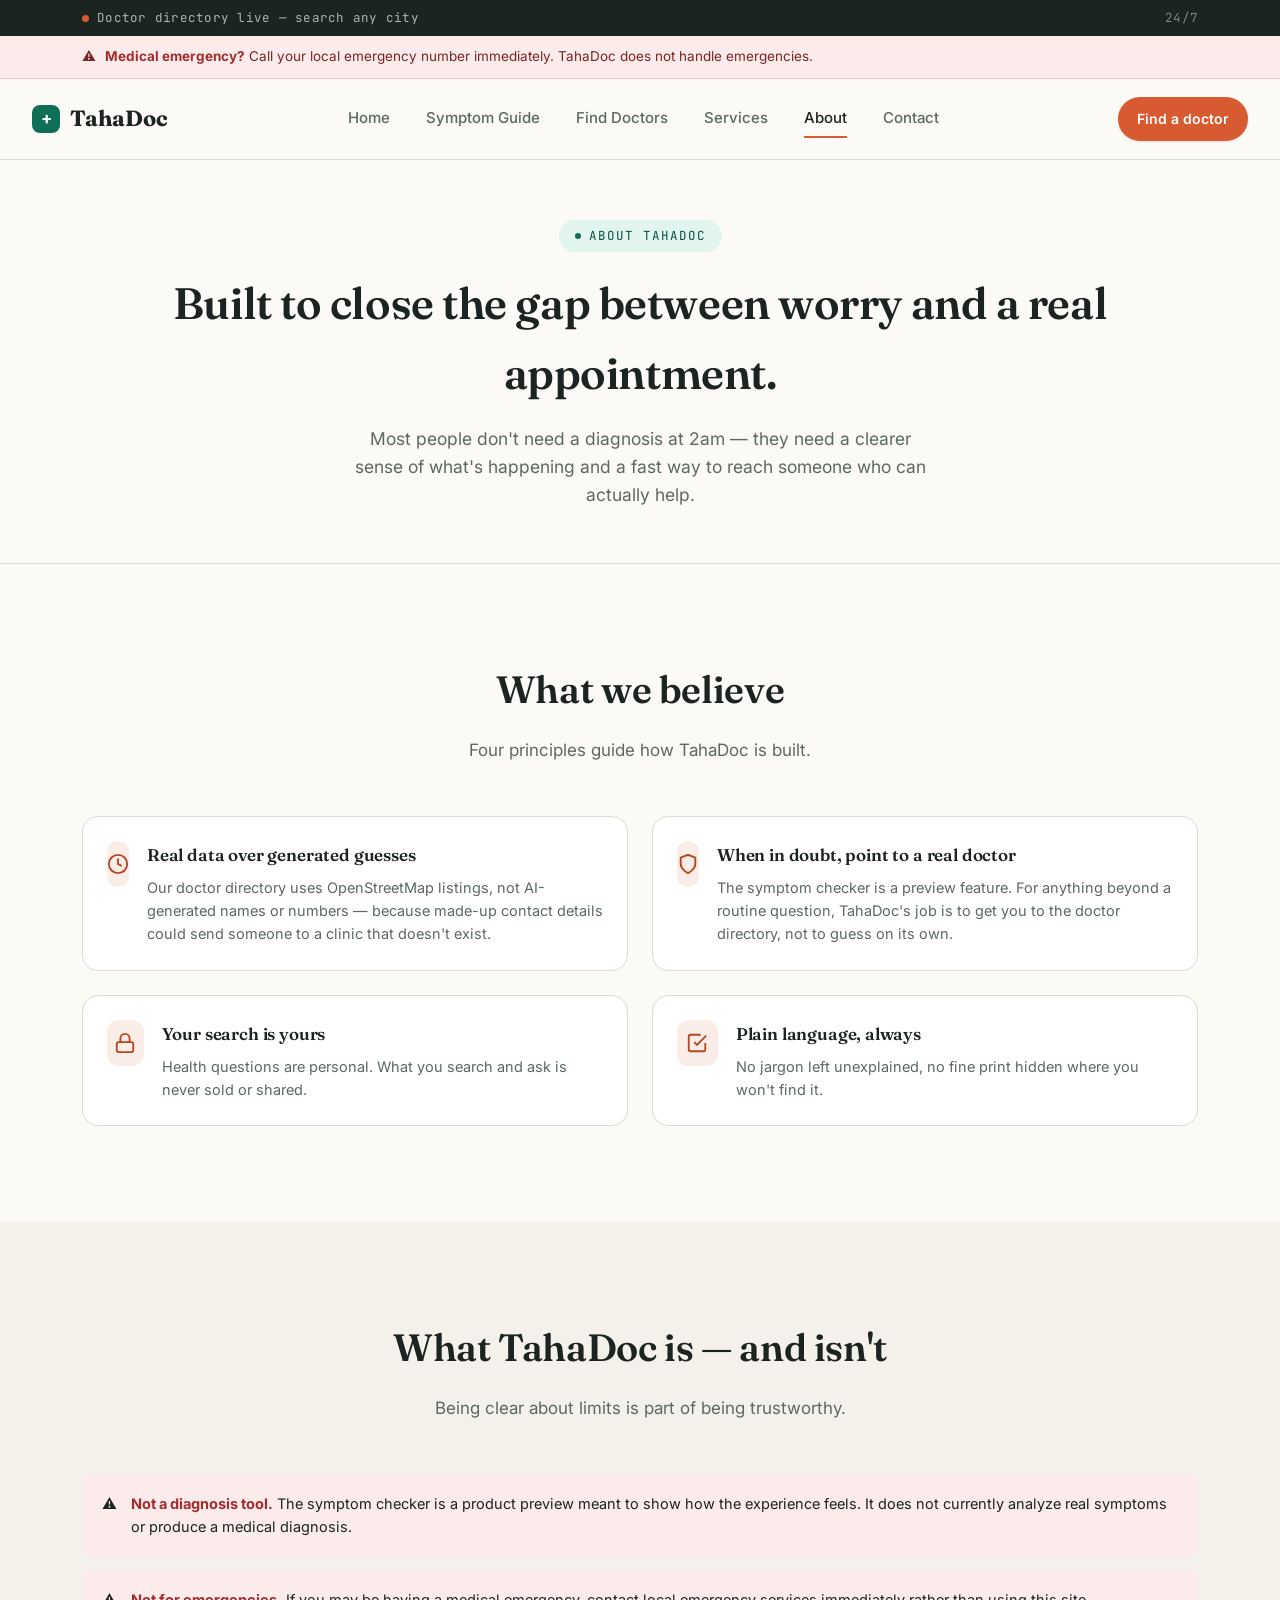
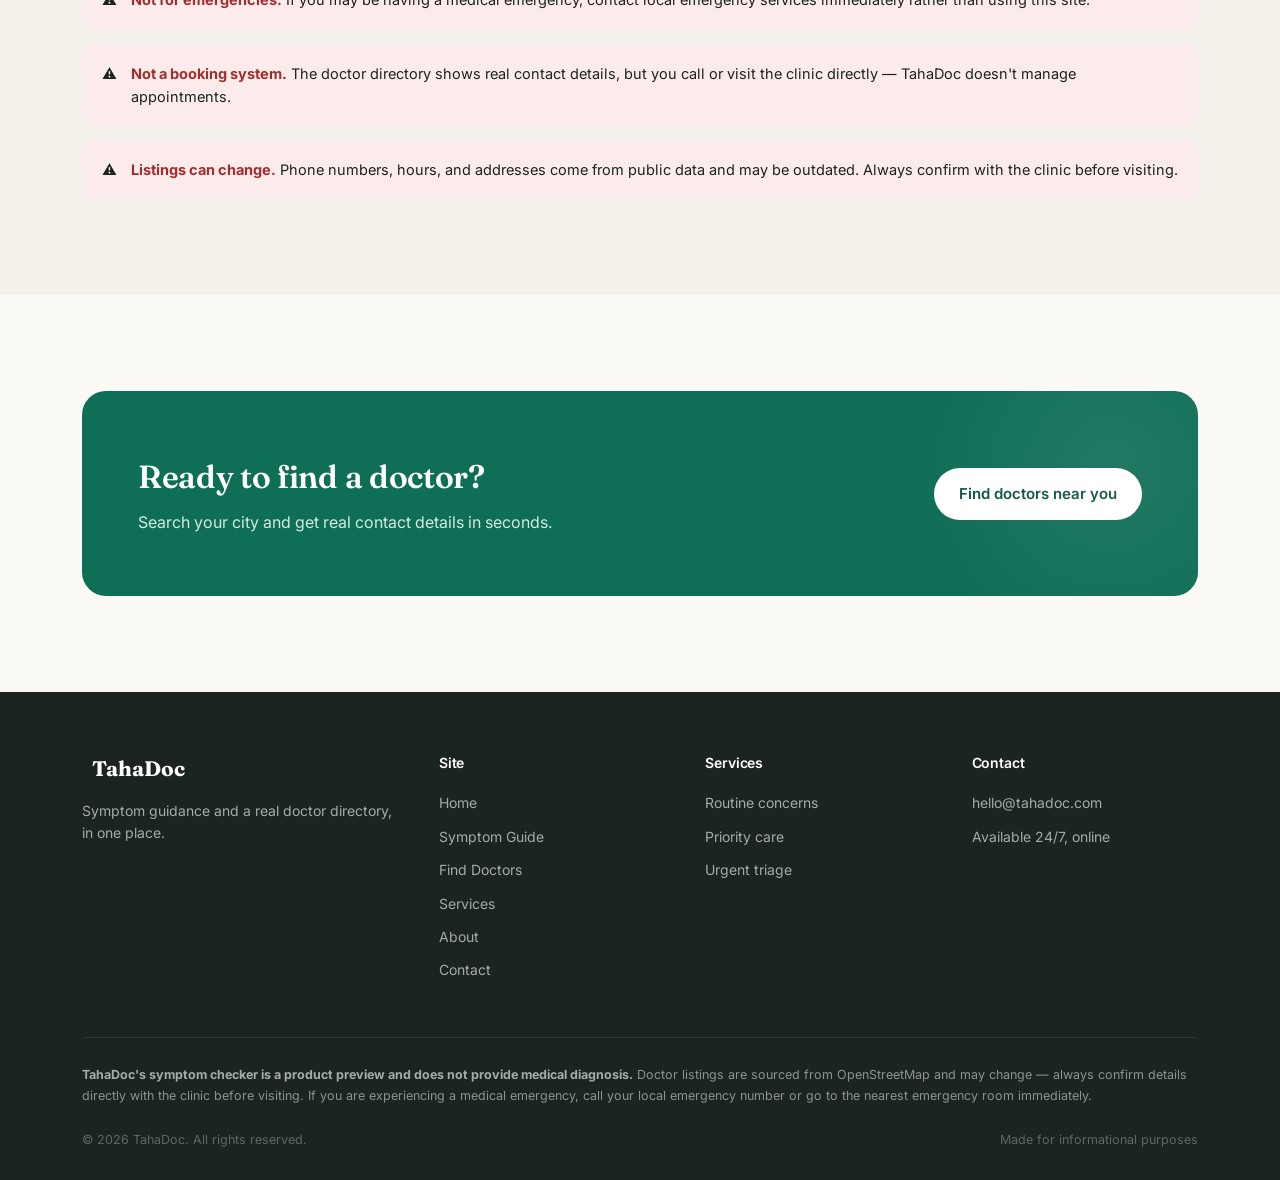
==== about.html @ 4970439a "Add files via upload" ====
<!DOCTYPE html>
<html lang="en">
<head>
<meta charset="UTF-8">
<meta name="viewport" content="width=device-width, initial-scale=1.0">
<title>About — TahaDoc</title>
<meta name="description" content="Learn how TahaDoc works, what it can and can't do, and the values behind it.">
<link rel="preconnect" href="https://fonts.googleapis.com">
<link href="https://fonts.googleapis.com/css2?family=Fraunces:wght@500;600;700&family=Inter:wght@400;500;600;700&family=JetBrains+Mono:wght@400;500&display=swap" rel="stylesheet">
<link rel="stylesheet" href="style.css">
</head>
<body>

<div class="status-strip">
  <div class="wrap">
    <span><span class="dot"></span>Doctor directory live — search any city</span>
    <span class="right">24/7</span>
  </div>
</div>

<div class="emergency-banner">
  <div class="wrap">
    <span>⚠</span>
    <span><strong>Medical emergency?</strong> Call your local emergency number immediately. TahaDoc does not handle emergencies.</span>
  </div>
</div>

<header class="site-header">
  <nav class="nav">
    <a href="index.html" class="logo"><span class="mark"></span>TahaDoc</a>
    <div class="nav-links">
      <a href="index.html">Home</a>
      <a href="symptom-guide.html">Symptom Guide</a>
      <a href="find-doctors.html">Find Doctors</a>
      <a href="services.html">Services</a>
      <a href="about.html" class="active">About</a>
      <a href="contact.html">Contact</a>
    </div>
    <div class="nav-cta">
      <a href="find-doctors.html" class="btn btn-primary btn-small">Find a doctor</a>
      <button class="nav-toggle" aria-label="Open menu" aria-expanded="false"><span></span><span></span><span></span></button>
    </div>
  </nav>
</header>

<div class="page-header">
  <div class="wrap">
    <span class="eyebrow">About TahaDoc</span>
    <h1>Built to close the gap between worry and a real appointment.</h1>
    <p>Most people don't need a diagnosis at 2am — they need a clearer sense of what's happening and a fast way to reach someone who can actually help.</p>
  </div>
</div>

<section>
  <div class="wrap">
    <div class="section-head centered reveal">
      <h2>What we believe</h2>
      <p>Four principles guide how TahaDoc is built.</p>
    </div>
    <div class="value-grid reveal-stagger">
      <div class="value-card">
        <div class="icon-badge">
          <svg width="22" height="22" viewBox="0 0 24 24" fill="none" stroke="currentColor" stroke-width="2"><circle cx="12" cy="12" r="10"/><path d="M12 6v6l4 2"/></svg>
        </div>
        <div>
          <h4>Real data over generated guesses</h4>
          <p>Our doctor directory uses OpenStreetMap listings, not AI-generated names or numbers — because made-up contact details could send someone to a clinic that doesn't exist.</p>
        </div>
      </div>
      <div class="value-card">
        <div class="icon-badge">
          <svg width="22" height="22" viewBox="0 0 24 24" fill="none" stroke="currentColor" stroke-width="2"><path d="M12 22s8-4 8-10V5l-8-3-8 3v7c0 6 8 10 8 10z"/></svg>
        </div>
        <div>
          <h4>When in doubt, point to a real doctor</h4>
          <p>The symptom checker is a preview feature. For anything beyond a routine question, TahaDoc's job is to get you to the doctor directory, not to guess on its own.</p>
        </div>
      </div>
      <div class="value-card">
        <div class="icon-badge">
          <svg width="22" height="22" viewBox="0 0 24 24" fill="none" stroke="currentColor" stroke-width="2"><rect x="3" y="11" width="18" height="11" rx="2"/><path d="M7 11V7a5 5 0 0110 0v4"/></svg>
        </div>
        <div>
          <h4>Your search is yours</h4>
          <p>Health questions are personal. What you search and ask is never sold or shared.</p>
        </div>
      </div>
      <div class="value-card">
        <div class="icon-badge">
          <svg width="22" height="22" viewBox="0 0 24 24" fill="none" stroke="currentColor" stroke-width="2"><path d="M9 11l3 3L22 4M21 12v7a2 2 0 01-2 2H5a2 2 0 01-2-2V5a2 2 0 012-2h11"/></svg>
        </div>
        <div>
          <h4>Plain language, always</h4>
          <p>No jargon left unexplained, no fine print hidden where you won't find it.</p>
        </div>
      </div>
    </div>
  </div>
</section>

<section class="section-alt">
  <div class="wrap">
    <div class="section-head centered reveal">
      <h2>What TahaDoc is — and isn't</h2>
      <p>Being clear about limits is part of being trustworthy.</p>
    </div>
    <div class="limits-list reveal-stagger">
      <div class="item">
        <span>⚠</span>
        <span><strong>Not a diagnosis tool.</strong> The symptom checker is a product preview meant to show how the experience feels. It does not currently analyze real symptoms or produce a medical diagnosis.</span>
      </div>
      <div class="item">
        <span>⚠</span>
        <span><strong>Not for emergencies.</strong> If you may be having a medical emergency, contact local emergency services immediately rather than using this site.</span>
      </div>
      <div class="item">
        <span>⚠</span>
        <span><strong>Not a booking system.</strong> The doctor directory shows real contact details, but you call or visit the clinic directly — TahaDoc doesn't manage appointments.</span>
      </div>
      <div class="item">
        <span>⚠</span>
        <span><strong>Listings can change.</strong> Phone numbers, hours, and addresses come from public data and may be outdated. Always confirm with the clinic before visiting.</span>
      </div>
    </div>
  </div>
</section>

<section>
  <div class="wrap">
    <div class="cta-band reveal">
      <div>
        <h2>Ready to find a doctor?</h2>
        <p>Search your city and get real contact details in seconds.</p>
      </div>
      <a href="find-doctors.html" class="btn btn-primary">Find doctors near you</a>
    </div>
  </div>
</section>

<footer>
  <div class="wrap">
    <div class="footer-grid">
      <div>
        <div class="footer-logo"><span class="mark"></span>TahaDoc</div>
        <p>Symptom guidance and a real doctor directory, in one place.</p>
      </div>
      <div>
        <h4>Site</h4>
        <ul>
          <li><a href="index.html">Home</a></li>
          <li><a href="symptom-guide.html">Symptom Guide</a></li>
          <li><a href="find-doctors.html">Find Doctors</a></li>
          <li><a href="services.html">Services</a></li>
          <li><a href="about.html">About</a></li>
          <li><a href="contact.html">Contact</a></li>
        </ul>
      </div>
      <div>
        <h4>Services</h4>
        <ul>
          <li><a href="services.html">Routine concerns</a></li>
          <li><a href="services.html">Priority care</a></li>
          <li><a href="services.html">Urgent triage</a></li>
        </ul>
      </div>
      <div>
        <h4>Contact</h4>
        <ul>
          <li>hello@tahadoc.com</li>
          <li>Available 24/7, online</li>
        </ul>
      </div>
    </div>
    <div class="footer-disclaimer">
      <strong>TahaDoc's symptom checker is a product preview and does not provide medical diagnosis.</strong> Doctor listings are sourced from OpenStreetMap and may change — always confirm details directly with the clinic before visiting. If you are experiencing a medical emergency, call your local emergency number or go to the nearest emergency room immediately.
    </div>
    <div class="footer-bottom">
      <span>© 2026 TahaDoc. All rights reserved.</span>
      <span>Made for informational purposes</span>
    </div>
  </div>
</footer>

<script>
const navToggle = document.querySelector('.nav-toggle');
const navLinks = document.querySelector('.nav-links');
navToggle?.addEventListener('click', () => {
  const isOpen = navLinks.classList.toggle('nav-open');
  navToggle.setAttribute('aria-expanded', isOpen ? 'true' : 'false');
});
// Scroll-reveal: fade/slide elements in as they enter the viewport.
const revealObserver = new IntersectionObserver((entries) => {
  entries.forEach((entry) => {
    if (entry.isIntersecting) {
      entry.target.classList.add('is-visible');
      revealObserver.unobserve(entry.target);
    }
  });
}, { threshold: 0.15, rootMargin: '0px 0px -60px 0px' });

document.querySelectorAll('.reveal, .reveal-stagger').forEach((el) => revealObserver.observe(el));

</script>

</body>
</html>
---- style.css ----
/* ===========================================================
   TahaDoc v3 — Design tokens (Deep Teal / Warm Coral)
   =========================================================== */

:root {
  --teal: #0F6E56;
  --teal-dark: #0A5142;
  --teal-pale: #E1F5EE;
  --teal-pale-strong: #C7ECDD;
  --coral: #D85A30;
  --coral-dark: #B5471F;
  --coral-pale: #FAECE7;
  --paper: #FBFAF7;
  --surface: #F3F1EA;
  --ink: #1C2421;
  --ink-soft: #5C6863;
  --line: #DEDAD0;
  --amber: #BA7517;
  --amber-pale: #FAEEDA;
  --red: #A32D2D;
  --red-pale: #FCEBEB;

  --font-display: "Fraunces", "Space Grotesk", serif;
  --font-body: "Inter", -apple-system, sans-serif;
  --font-mono: "JetBrains Mono", monospace;

  --radius: 16px;
  --max-width: 1180px;
}

* { box-sizing: border-box; }
html { scroll-behavior: smooth; }

body {
  margin: 0;
  background: var(--paper);
  color: var(--ink);
  font-family: var(--font-body);
  font-size: 16px;
  line-height: 1.6;
  -webkit-font-smoothing: antialiased;
}

img { max-width: 100%; display: block; }
a { color: inherit; text-decoration: none; }
h1, h2, h3, h4 { font-family: var(--font-display); margin: 0; font-weight: 600; letter-spacing: -0.01em; }
p { margin: 0; }

.wrap { max-width: var(--max-width); margin: 0 auto; padding: 0 32px; }

a:focus-visible, button:focus-visible, input:focus-visible, textarea:focus-visible, select:focus-visible {
  outline: 2.5px solid var(--teal);
  outline-offset: 3px;
  border-radius: 4px;
}

@media (prefers-reduced-motion: reduce) {
  * { animation: none !important; transition: none !important; }
  html { scroll-behavior: auto; }
  .reveal { opacity: 1 !important; transform: none !important; }
}

/* ===========================================================
   Scroll-reveal animation system
   =========================================================== */
.reveal {
  opacity: 0;
  transform: translateY(22px);
  transition: opacity 0.7s cubic-bezier(0.22, 1, 0.36, 1), transform 0.7s cubic-bezier(0.22, 1, 0.36, 1);
}
.reveal.is-visible {
  opacity: 1;
  transform: translateY(0);
}
.reveal-stagger > * {
  opacity: 0;
  transform: translateY(18px);
  transition: opacity 0.6s cubic-bezier(0.22, 1, 0.36, 1), transform 0.6s cubic-bezier(0.22, 1, 0.36, 1);
}
.reveal-stagger.is-visible > * { opacity: 1; transform: translateY(0); }
.reveal-stagger.is-visible > *:nth-child(1) { transition-delay: 0s; }
.reveal-stagger.is-visible > *:nth-child(2) { transition-delay: 0.08s; }
.reveal-stagger.is-visible > *:nth-child(3) { transition-delay: 0.16s; }
.reveal-stagger.is-visible > *:nth-child(4) { transition-delay: 0.24s; }

/* ===========================================================
   Top bars
   =========================================================== */
.status-strip {
  background: var(--ink);
  color: #aab5af;
  font-family: var(--font-mono);
  font-size: 12.5px;
  letter-spacing: 0.02em;
  padding: 8px 0;
}
.status-strip .wrap { display: flex; align-items: center; gap: 8px; justify-content: space-between; }
.status-strip .dot {
  width: 7px; height: 7px; border-radius: 50%;
  background: var(--coral);
  display: inline-block;
  margin-right: 8px;
  animation: pulse 2.2s infinite;
}
@keyframes pulse {
  0% { box-shadow: 0 0 0 0 rgba(216,90,48,0.5); }
  70% { box-shadow: 0 0 0 6px rgba(216,90,48,0); }
  100% { box-shadow: 0 0 0 0 rgba(216,90,48,0); }
}
.status-strip .right { color: #7c867f; }

.emergency-banner {
  background: var(--red-pale);
  border-bottom: 1px solid #f0c7c7;
  font-size: 13.5px;
  color: #7a2424;
  padding: 10px 0;
}
.emergency-banner .wrap { display: flex; align-items: center; gap: 9px; }
.emergency-banner strong { color: var(--red); }

/* ===========================================================
   Header / Nav
   =========================================================== */
header.site-header {
  background: var(--paper);
  border-bottom: 1px solid var(--line);
  position: sticky;
  top: 0;
  z-index: 50;
}
.nav { display: flex; align-items: center; justify-content: space-between; padding: 18px 32px; }
.logo { font-family: var(--font-display); font-weight: 700; font-size: 22px; display: flex; align-items: center; gap: 10px; color: var(--ink); }
.logo .mark {
  width: 28px; height: 28px;
  background: var(--teal);
  border-radius: 8px;
  position: relative;
  flex-shrink: 0;
  display: flex; align-items: center; justify-content: center;
}
.logo .mark::after {
  content: "+";
  color: #fff;
  font-size: 17px;
  font-weight: 700;
  font-family: var(--font-body);
  line-height: 1;
}
.nav-links { display: flex; gap: 36px; font-size: 15px; font-weight: 500; }
.nav-links a { color: var(--ink-soft); padding: 6px 0; border-bottom: 2px solid transparent; transition: color 0.15s, border-color 0.15s; }
.nav-links a:hover, .nav-links a.active { color: var(--ink); border-bottom-color: var(--coral); }
.nav-cta { display: flex; align-items: center; gap: 18px; }
.nav-toggle { display: none; background: none; border: none; cursor: pointer; padding: 6px; }
.nav-toggle span { display: block; width: 22px; height: 2px; background: var(--ink); margin: 5px 0; border-radius: 1px; }

/* ===========================================================
   Buttons
   =========================================================== */
.btn {
  display: inline-flex; align-items: center; gap: 8px;
  font-family: var(--font-body); font-weight: 600; font-size: 15px;
  padding: 13px 24px; border-radius: 100px; border: 1.5px solid transparent;
  cursor: pointer; transition: transform 0.18s cubic-bezier(0.34, 1.56, 0.64, 1), box-shadow 0.25s ease, background 0.15s;
  white-space: nowrap;
}
.btn-primary { background: var(--coral); color: #fff; box-shadow: 0 1px 2px rgba(181,71,31,0.15); }
.btn-primary:hover { background: var(--coral-dark); box-shadow: 0 10px 24px -8px rgba(216,90,48,0.45); transform: translateY(-2px); }
.btn-ghost { background: transparent; color: var(--ink); border-color: var(--line); }
.btn-ghost:hover { border-color: var(--ink); transform: translateY(-2px); }
.btn-small { padding: 10px 18px; font-size: 14px; }
.btn:active { transform: scale(0.97) translateY(0); }
.btn:disabled { opacity: 0.5; cursor: not-allowed; }
.btn:disabled:hover { transform: none; box-shadow: none; }

/* ===========================================================
   Hero — centered, asymmetric pulse line motif
   =========================================================== */
.hero {
  padding: 90px 0 70px;
  text-align: center;
  position: relative;
  overflow: hidden;
}
.hero::before {
  content: "";
  position: absolute;
  top: -120px; left: 50%;
  transform: translateX(-50%);
  width: 900px; height: 500px;
  background: radial-gradient(ellipse at center, var(--teal-pale) 0%, transparent 70%);
  opacity: 0.7;
  pointer-events: none;
  z-index: 0;
}
.hero .wrap { position: relative; z-index: 1; }
.eyebrow {
  font-family: var(--font-mono); font-size: 12.5px; letter-spacing: 0.08em; text-transform: uppercase;
  color: var(--teal-dark); display: inline-flex; align-items: center; gap: 8px; margin-bottom: 22px;
  background: var(--teal-pale); padding: 6px 16px; border-radius: 100px;
}
.eyebrow::before { content: ""; width: 6px; height: 6px; background: var(--teal); border-radius: 50%; }
.hero h1 { font-size: 56px; line-height: 1.08; margin: 0 auto 24px; max-width: 760px; }
.hero h1 .accent { color: var(--coral); font-style: italic; }
.hero p.lead { font-size: 19px; color: var(--ink-soft); max-width: 540px; margin: 0 auto 36px; }
.hero-actions { display: flex; gap: 14px; align-items: center; justify-content: center; margin-bottom: 20px; }
.hero-note { font-size: 13.5px; color: var(--ink-soft); display: flex; align-items: center; gap: 8px; justify-content: center; }
.hero-note .icon-dot { width: 6px; height: 6px; border-radius: 50%; background: var(--coral); }

.pulse-divider {
  margin: 56px auto 0;
  max-width: 720px;
  height: 64px;
}
.pulse-divider svg { width: 100%; height: 100%; }
.pulse-divider path {
  stroke-dasharray: 1000;
  stroke-dashoffset: 1000;
  animation: draw-pulse 2.2s cubic-bezier(0.65, 0, 0.35, 1) 0.3s forwards;
}
@keyframes draw-pulse {
  to { stroke-dashoffset: 0; }
}

/* ---- Symptom checker demo card ---- */
.demo-card {
  background: #fff;
  border: 1px solid var(--line);
  border-radius: var(--radius);
  box-shadow: 0 30px 70px -30px rgba(28,36,33,0.3);
  overflow: hidden;
  max-width: 600px;
  margin: 48px auto 0;
  text-align: left;
  animation: float-gentle 5s ease-in-out infinite;
}
@keyframes float-gentle {
  0%, 100% { transform: translateY(0); }
  50% { transform: translateY(-8px); }
}
.demo-card-head {
  display: flex; justify-content: space-between; align-items: center;
  padding: 16px 22px;
  background: var(--teal-pale);
  border-bottom: 1px solid var(--teal-pale-strong);
}
.demo-card-head .label {
  font-family: var(--font-mono); font-size: 11.5px; letter-spacing: 0.04em;
  color: var(--teal-dark); display: flex; align-items: center; gap: 7px;
}
.demo-card-head .demo-tag {
  font-family: var(--font-mono); font-size: 10.5px; letter-spacing: 0.05em;
  background: var(--amber-pale); color: #6b4e02; padding: 3px 10px; border-radius: 100px;
  font-weight: 600;
}
.demo-body { padding: 22px; }
.bubble { font-size: 13.5px; line-height: 1.5; padding: 12px 15px; border-radius: 12px; margin-bottom: 10px; max-width: 88%; }
.bubble.user { background: var(--surface); color: var(--ink); margin-left: auto; border-radius: 12px 12px 2px 12px; border: 1px solid var(--line); }
.bubble.ai { background: var(--teal-pale); color: var(--ink); border-radius: 12px 12px 12px 2px; }
.bubble.result { background: var(--ink); color: #eef0ee; border-radius: 12px; padding: 15px; font-size: 13px; margin-top: 8px; }
.bubble.result .row { display: flex; justify-content: space-between; padding: 6px 0; border-top: 1px solid #364039; }
.bubble.result .row:first-child { border-top: none; }
.bubble.result .pct { color: var(--coral); font-family: var(--font-mono); }
.demo-foot { padding: 14px 22px; border-top: 1px solid var(--line); display: flex; gap: 8px; }
.demo-foot input {
  flex: 1; background: var(--surface); border: 1px solid var(--line); border-radius: 100px;
  padding: 10px 16px; font-family: var(--font-body); font-size: 13px; color: var(--ink-soft);
}

/* ===========================================================
   Section scaffolding
   =========================================================== */
section { padding: 96px 0; }
.section-head { max-width: 620px; margin-bottom: 52px; }
.section-head.centered { margin-left: auto; margin-right: auto; text-align: center; }
.section-head h2 { font-size: 38px; margin-bottom: 16px; }
.section-head p { color: var(--ink-soft); font-size: 17px; }
.section-alt { background: var(--surface); }

/* ===========================================================
   Triage board
   =========================================================== */
.triage-board { display: grid; grid-template-columns: repeat(3, 1fr); gap: 24px; }
.triage-group {
  background: #fff; border: 1px solid var(--line); border-radius: var(--radius); padding: 28px;
  transition: transform 0.25s cubic-bezier(0.22, 1, 0.36, 1), box-shadow 0.25s ease, border-color 0.25s ease;
}
.triage-group:hover {
  transform: translateY(-4px);
  box-shadow: 0 20px 40px -24px rgba(28,36,33,0.25);
  border-color: transparent;
}
.triage-group .tag {
  font-family: var(--font-mono); font-size: 11px; letter-spacing: 0.06em; text-transform: uppercase;
  padding: 5px 12px; border-radius: 100px; display: inline-block; margin-bottom: 18px; font-weight: 600;
}
.tag-routine { background: var(--teal-pale); color: var(--teal-dark); }
.tag-priority { background: var(--amber-pale); color: #6b4e02; }
.tag-urgent { background: var(--red-pale); color: var(--red); }
.triage-group h3 { font-size: 20px; margin-bottom: 8px; font-family: var(--font-display); }
.triage-group > p { color: var(--ink-soft); font-size: 14.5px; margin-bottom: 18px; }
.triage-group ul { margin: 0; padding: 0; list-style: none; }
.triage-group li { font-size: 14.5px; padding: 10px 0; border-top: 1px solid var(--line); color: var(--ink); display: flex; align-items: baseline; gap: 8px; }
.triage-group li:first-child { border-top: none; }
.triage-group li::before { content: ""; width: 5px; height: 5px; border-radius: 50%; background: var(--coral); flex-shrink: 0; margin-top: 6px; }

/* ===========================================================
   Process — zigzag timeline instead of plain row
   =========================================================== */
.process { display: flex; flex-direction: column; gap: 0; }
.process-step {
  display: grid;
  grid-template-columns: 64px 1fr;
  gap: 24px;
  position: relative;
  padding-bottom: 44px;
}
.process-step:last-child { padding-bottom: 0; }
.process-step::before {
  content: "";
  position: absolute;
  left: 31px; top: 64px; bottom: 0;
  width: 1px;
  background: var(--line);
}
.process-step:last-child::before { display: none; }
.process-step .num {
  font-family: var(--font-mono); font-size: 14px; color: #fff; background: var(--teal);
  width: 64px; height: 64px; border-radius: 50%; display: flex; align-items: center; justify-content: center;
  position: relative; z-index: 2; flex-shrink: 0;
}
.process-step .step-content { padding-top: 10px; }
.process-step h4 { font-size: 19px; margin-bottom: 8px; font-family: var(--font-display); }
.process-step p { color: var(--ink-soft); font-size: 15px; max-width: 460px; }

/* ===========================================================
   Trust strip
   =========================================================== */
.trust-strip { display: grid; grid-template-columns: repeat(4, 1fr); gap: 24px; border-top: 1px solid var(--line); border-bottom: 1px solid var(--line); padding: 44px 0; }
.trust-stat .num { font-family: var(--font-display); font-size: 34px; color: var(--teal-dark); margin-bottom: 6px; }
.trust-stat .label { font-size: 13.5px; color: var(--ink-soft); }

/* ===========================================================
   Cards
   =========================================================== */
.card-grid { display: grid; grid-template-columns: repeat(3, 1fr); gap: 24px; }
.card {
  background: #fff; border: 1px solid var(--line); border-radius: var(--radius); padding: 28px;
  transition: transform 0.25s cubic-bezier(0.22, 1, 0.36, 1), box-shadow 0.25s ease;
}
.card:hover {
  transform: translateY(-4px);
  box-shadow: 0 20px 40px -24px rgba(28,36,33,0.25);
}
.card h3 { font-size: 19px; margin-bottom: 10px; font-family: var(--font-display); }
.card p { color: var(--ink-soft); font-size: 14.5px; }
.icon-badge {
  width: 46px; height: 46px; border-radius: 12px; background: var(--coral-pale); color: var(--coral-dark);
  display: flex; align-items: center; justify-content: center; margin-bottom: 18px;
  transition: transform 0.3s cubic-bezier(0.34, 1.56, 0.64, 1), background 0.25s ease;
}
.card:hover .icon-badge { transform: scale(1.08) rotate(-4deg); background: var(--coral); color: #fff; }

/* ===========================================================
   CTA band
   =========================================================== */
.cta-band {
  background: var(--teal); border-radius: 24px; padding: 60px 56px;
  display: flex; justify-content: space-between; align-items: center; gap: 30px; color: #fff;
  position: relative;
  overflow: hidden;
}
.cta-band::after {
  content: "";
  position: absolute;
  top: -60%; right: -10%;
  width: 400px; height: 400px;
  background: radial-gradient(circle, rgba(255,255,255,0.08), transparent 70%);
  pointer-events: none;
}
.cta-band h2 { font-size: 32px; margin-bottom: 8px; color: #fff; }
.cta-band p { color: #d2ece2; font-size: 16px; }
.cta-band .btn-primary { background: #fff; color: var(--teal-dark); }
.cta-band .btn-primary:hover { background: var(--coral-pale); box-shadow: 0 10px 24px -8px rgba(0,0,0,0.25); }

/* ===========================================================
   Footer
   =========================================================== */
footer { background: var(--ink); color: #a3aca6; padding: 60px 0 30px; font-size: 14px; }
.footer-grid { display: grid; grid-template-columns: 1.4fr 1fr 1fr 1fr; gap: 40px; margin-bottom: 44px; }
.footer-grid h4 { color: #fff; font-size: 14px; margin-bottom: 18px; font-family: var(--font-body); font-weight: 600; }
.footer-grid ul { list-style: none; margin: 0; padding: 0; }
.footer-grid li { margin-bottom: 11px; }
.footer-grid a:hover { color: #fff; }
.footer-logo { font-family: var(--font-display); font-weight: 700; font-size: 21px; color: #fff; display: flex; align-items: center; gap: 10px; margin-bottom: 14px; }
.footer-disclaimer { border-top: 1px solid #2e3633; padding-top: 26px; font-size: 12.5px; line-height: 1.7; color: #8a948e; }
.footer-disclaimer strong { color: #a3aca6; }
.footer-bottom { margin-top: 24px; display: flex; justify-content: space-between; font-size: 12.5px; color: #5e6862; }

/* ===========================================================
   Page header
   =========================================================== */
.page-header { padding: 60px 0 54px; border-bottom: 1px solid var(--line); text-align: center; }
.page-header .eyebrow { margin: 0 auto 16px; }
.page-header h1 { font-size: 44px; margin-bottom: 16px; }
.page-header p { color: var(--ink-soft); font-size: 17.5px; max-width: 580px; margin: 0 auto; }

/* ===========================================================
   Doctor finder
   =========================================================== */
.finder-panel {
  background: #fff; border: 1px solid var(--line); border-radius: var(--radius);
  padding: 26px; display: flex; gap: 14px; align-items: flex-end; flex-wrap: wrap;
}
.finder-field { flex: 1; min-width: 200px; }
.finder-field label { display: block; font-size: 13px; font-weight: 600; margin-bottom: 8px; }
.finder-field input, .finder-field select {
  width: 100%; padding: 12px 16px; border-radius: 10px; border: 1.5px solid var(--line);
  background: var(--surface); font-family: var(--font-body); font-size: 14.5px; color: var(--ink);
}

.results-list { margin-top: 30px; display: grid; gap: 16px; }
.doctor-card {
  background: #fff; border: 1px solid var(--line); border-radius: var(--radius);
  padding: 22px 24px; display: flex; justify-content: space-between; gap: 20px; align-items: flex-start;
  transition: transform 0.25s cubic-bezier(0.22, 1, 0.36, 1), box-shadow 0.25s ease;
}
.doctor-card:hover {
  transform: translateY(-3px);
  box-shadow: 0 18px 36px -22px rgba(28,36,33,0.25);
}
.doctor-card .info h4 { font-size: 17px; margin-bottom: 4px; font-family: var(--font-display); }
.doctor-card .specialty { font-size: 13px; color: var(--teal-dark); font-weight: 600; margin-bottom: 10px; }
.doctor-card .meta-row { font-size: 13.5px; color: var(--ink-soft); display: flex; gap: 6px; align-items: baseline; margin-bottom: 4px; }
.doctor-card .actions { display: flex; flex-direction: column; gap: 8px; align-items: flex-end; flex-shrink: 0; }
.doctor-card .rating { font-family: var(--font-mono); font-size: 13px; color: var(--amber); white-space: nowrap; }
.finder-status { padding: 18px 0; color: var(--ink-soft); font-size: 14.5px; }
.finder-status.error { color: var(--red); }

/* ===========================================================
   About page extras
   =========================================================== */
.value-grid { display: grid; grid-template-columns: repeat(2, 1fr); gap: 24px; }
.value-card {
  display: flex; gap: 18px; padding: 24px; border: 1px solid var(--line); border-radius: var(--radius); background: #fff;
  transition: transform 0.25s cubic-bezier(0.22, 1, 0.36, 1), box-shadow 0.25s ease;
}
.value-card:hover {
  transform: translateY(-3px);
  box-shadow: 0 18px 36px -22px rgba(28,36,33,0.22);
}
.value-card h4 { font-size: 17px; margin-bottom: 8px; font-family: var(--font-display); }
.value-card p { font-size: 14.5px; color: var(--ink-soft); }

.limits-list { display: grid; gap: 14px; }
.limits-list .item { display: flex; gap: 14px; align-items: flex-start; padding: 18px 20px; background: var(--red-pale); border-radius: 12px; font-size: 14.5px; }
.limits-list .item strong { color: var(--red); }

/* ===========================================================
   Contact page
   =========================================================== */
.contact-grid { display: grid; grid-template-columns: 1fr 1fr; gap: 56px; }
.info-row { display: flex; gap: 18px; padding: 22px 0; border-top: 1px solid var(--line); }
.info-row:first-child { border-top: none; padding-top: 0; }
.info-row .icon-badge { flex-shrink: 0; margin-bottom: 0; }
.info-row h4 { font-size: 16px; margin-bottom: 4px; font-family: var(--font-display); }
.info-row p { font-size: 14.5px; color: var(--ink-soft); }

.form-card { background: #fff; border: 1px solid var(--line); border-radius: var(--radius); padding: 34px; }
.form-row { margin-bottom: 20px; }
.form-row label { display: block; font-size: 13.5px; font-weight: 600; margin-bottom: 8px; }
.form-row input, .form-row select, .form-row textarea {
  width: 100%; padding: 12px 16px; border-radius: 10px; border: 1.5px solid var(--line);
  background: var(--surface); font-family: var(--font-body); font-size: 14.5px; color: var(--ink);
}
.form-row textarea { resize: vertical; min-height: 90px; }
.form-note { font-size: 12.5px; color: var(--ink-soft); margin-top: 18px; }

/* ===========================================================
   Responsive
   =========================================================== */
@media (max-width: 980px) {
  .triage-board { grid-template-columns: 1fr 1fr; }
  .card-grid { grid-template-columns: 1fr 1fr; }
  .footer-grid { grid-template-columns: 1fr 1fr; gap: 32px; }
  .contact-grid { grid-template-columns: 1fr; }
  .value-grid { grid-template-columns: 1fr; }
  .trust-strip { grid-template-columns: 1fr 1fr; gap: 32px 24px; }
  .doctor-card { flex-direction: column; }
  .doctor-card .actions { flex-direction: row; align-items: center; width: 100%; justify-content: space-between; }
  .hero h1 { font-size: 44px; }
}

@media (max-width: 680px) {
  .nav-links { display: none; }
  .nav-links.nav-open {
    display: flex; flex-direction: column; position: absolute; top: 68px; left: 0; right: 0;
    background: var(--paper); padding: 18px 32px; border-bottom: 1px solid var(--line); gap: 16px;
  }
  .nav-toggle { display: block; }
  .hero { padding: 52px 0 50px; }
  .hero h1 { font-size: 32px; }
  .hero p.lead { max-width: none; }
  section { padding: 60px 0; }
  .triage-board { grid-template-columns: 1fr; }
  .process-step { grid-template-columns: 48px 1fr; gap: 16px; }
  .process-step .num { width: 48px; height: 48px; font-size: 12px; }
  .process-step::before { left: 23px; }
  .card-grid { grid-template-columns: 1fr; }
  .footer-grid { grid-template-columns: 1fr; gap: 30px; }
  .cta-band { flex-direction: column; text-align: center; padding: 44px 28px; }
  .footer-bottom { flex-direction: column; gap: 8px; text-align: center; }
  .section-head h2 { font-size: 28px; }
  .finder-panel { flex-direction: column; align-items: stretch; }
  .demo-card { margin-top: 36px; }
}
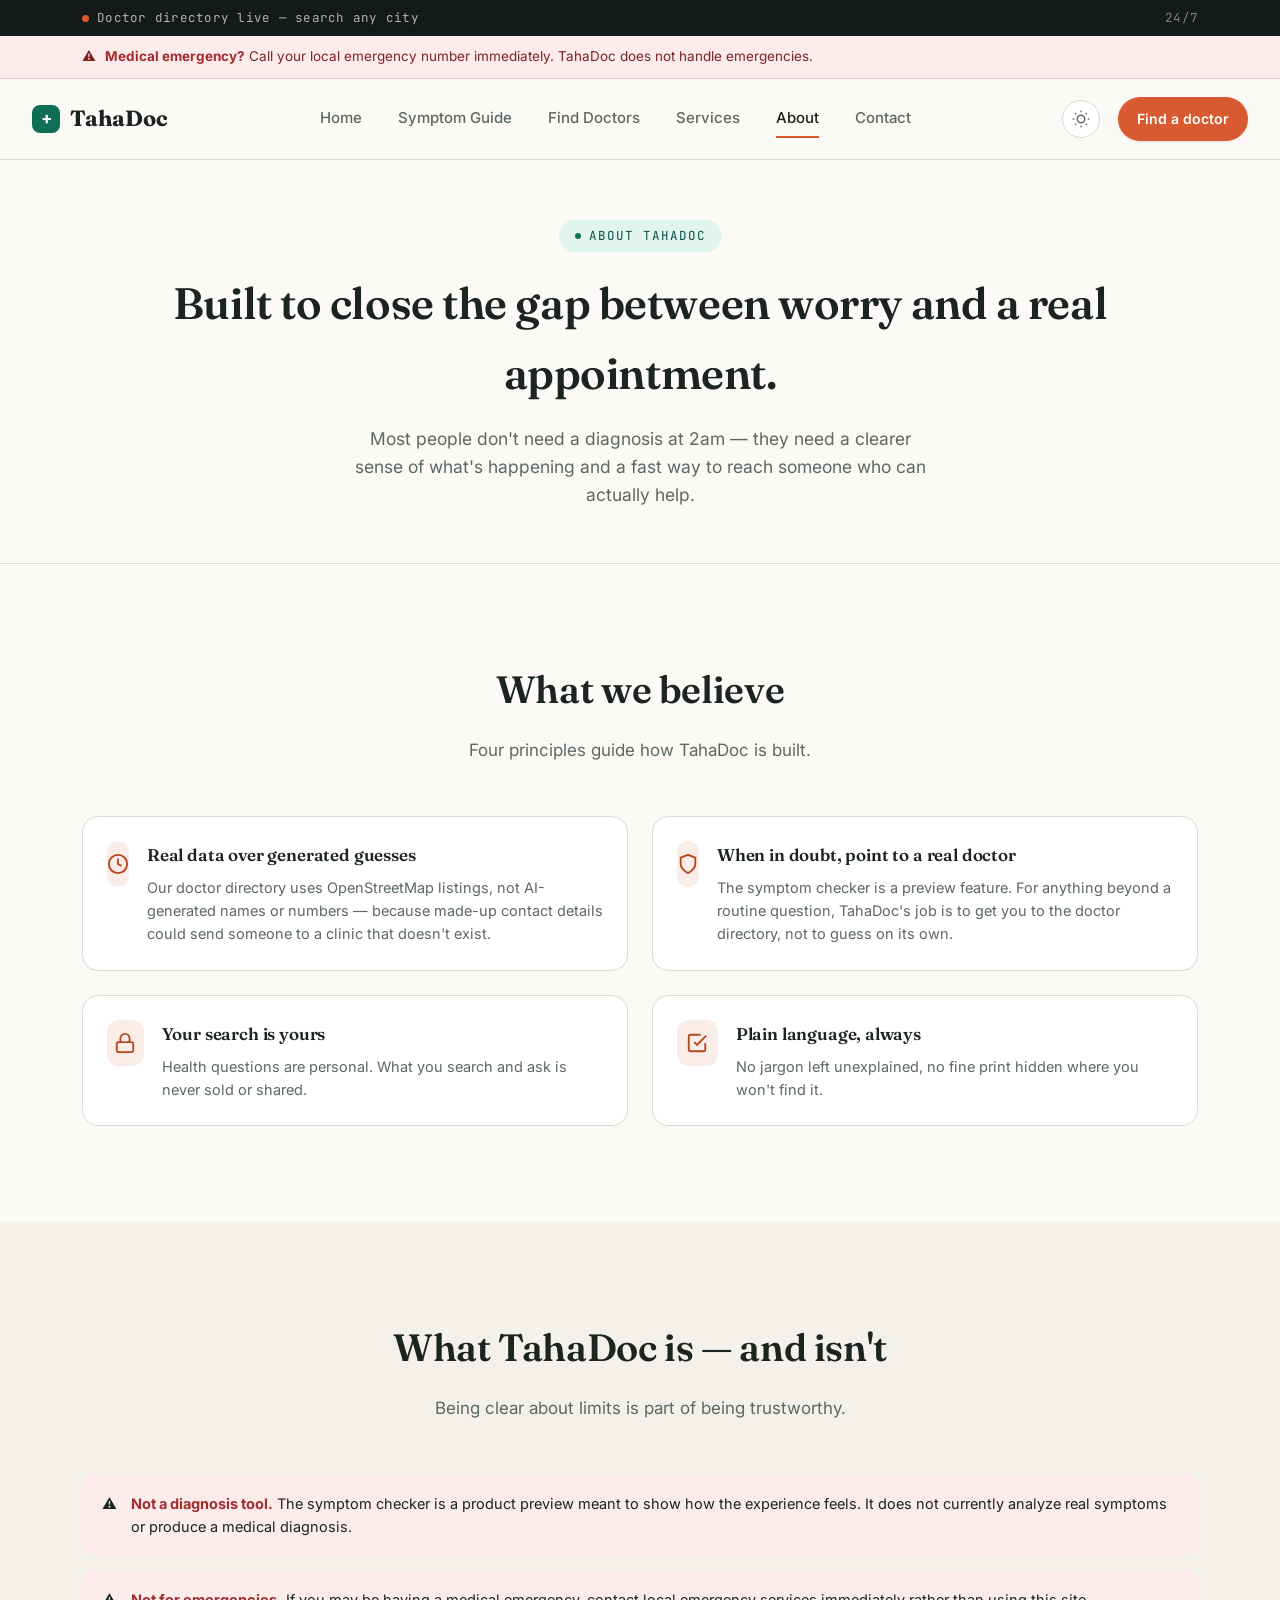
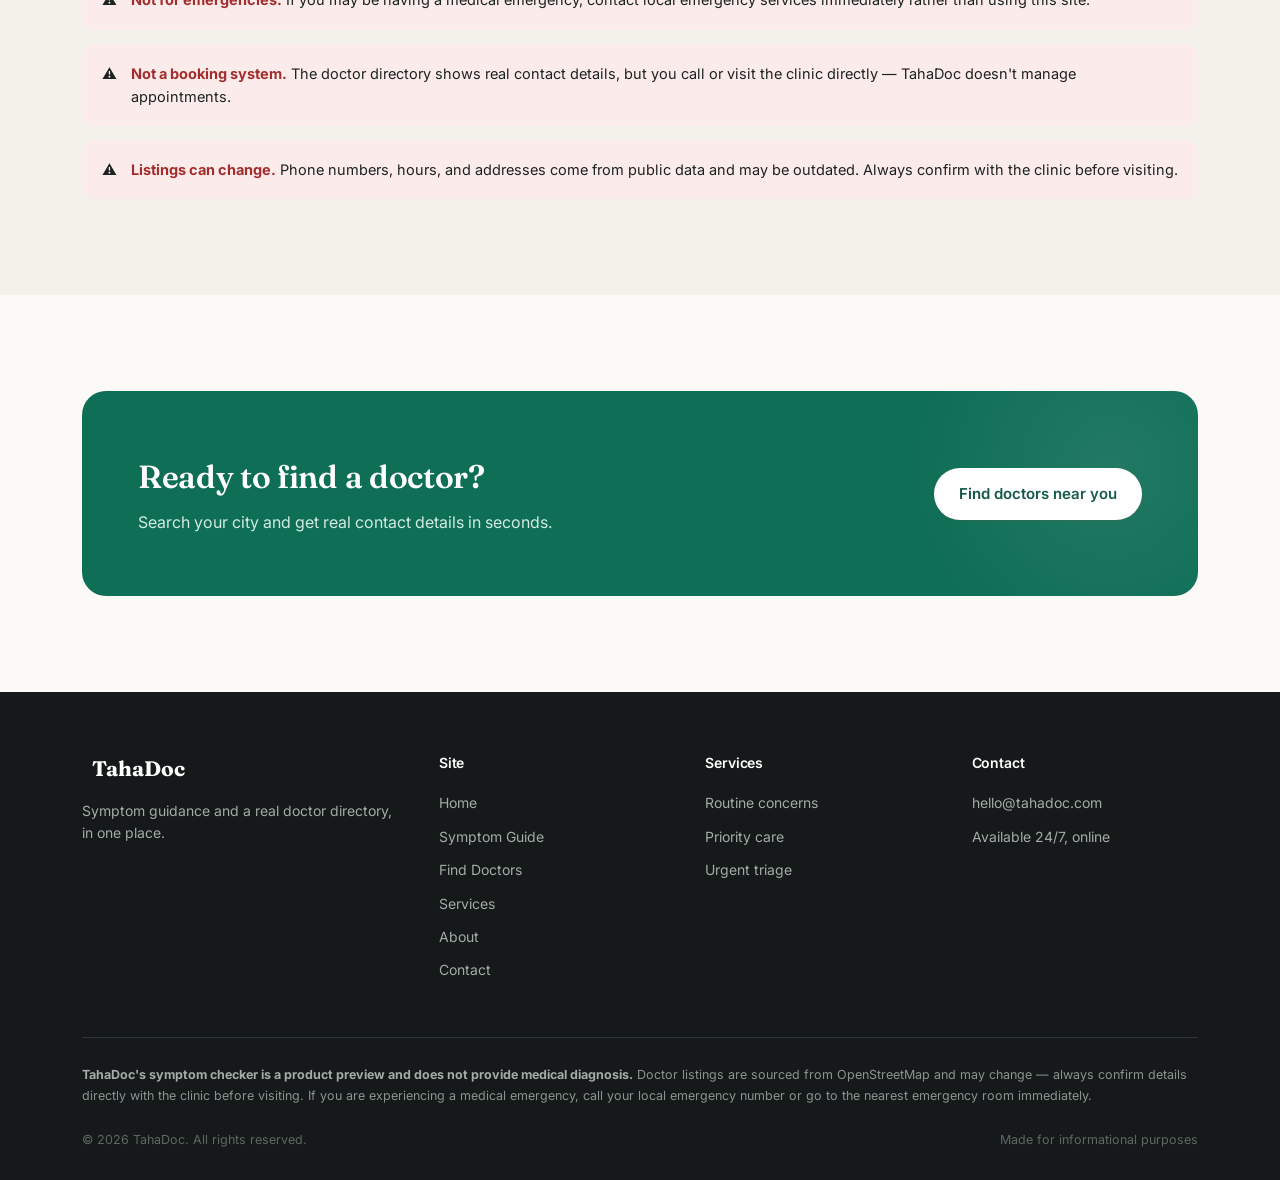
==== commit 9bcc6acf: "Add files via upload" ====
--- a/about.html
+++ b/about.html
@@ -2,6 +2,17 @@
 <html lang="en">
 <head>
 <meta charset="UTF-8">
+<script>
+  // Apply saved/system theme immediately, before page renders, to avoid a flash of the wrong theme.
+  (function() {
+    const saved = localStorage.getItem('tahadoc-theme');
+    const systemPrefersDark = window.matchMedia('(prefers-color-scheme: dark)').matches;
+    if (saved === 'dark' || (!saved && systemPrefersDark)) {
+      document.documentElement.setAttribute('data-theme', 'dark');
+    }
+  })();
+</script>
+
 <meta name="viewport" content="width=device-width, initial-scale=1.0">
 <title>About — TahaDoc</title>
 <meta name="description" content="Learn how TahaDoc works, what it can and can't do, and the values behind it.">
@@ -37,6 +48,10 @@
       <a href="contact.html">Contact</a>
     </div>
     <div class="nav-cta">
+      <button class="theme-toggle" id="themeToggle" aria-label="Toggle dark mode">
+        <svg class="icon-sun" width="18" height="18" viewBox="0 0 24 24" fill="none" stroke="currentColor" stroke-width="2"><circle cx="12" cy="12" r="5"/><path d="M12 1v2M12 21v2M4.22 4.22l1.42 1.42M18.36 18.36l1.42 1.42M1 12h2M21 12h2M4.22 19.78l1.42-1.42M18.36 5.64l1.42-1.42"/></svg>
+        <svg class="icon-moon" width="18" height="18" viewBox="0 0 24 24" fill="none" stroke="currentColor" stroke-width="2"><path d="M21 12.79A9 9 0 1111.21 3 7 7 0 0021 12.79z"/></svg>
+      </button>
       <a href="find-doctors.html" class="btn btn-primary btn-small">Find a doctor</a>
       <button class="nav-toggle" aria-label="Open menu" aria-expanded="false"><span></span><span></span><span></span></button>
     </div>
@@ -188,6 +203,20 @@
   const isOpen = navLinks.classList.toggle('nav-open');
   navToggle.setAttribute('aria-expanded', isOpen ? 'true' : 'false');
 });
+// Theme toggle button — the initial theme was already applied in <head>
+// to avoid a flash; this just handles the click to switch and save it.
+const themeToggle = document.getElementById('themeToggle');
+themeToggle?.addEventListener('click', () => {
+  const isDark = document.documentElement.getAttribute('data-theme') === 'dark';
+  if (isDark) {
+    document.documentElement.removeAttribute('data-theme');
+    localStorage.setItem('tahadoc-theme', 'light');
+  } else {
+    document.documentElement.setAttribute('data-theme', 'dark');
+    localStorage.setItem('tahadoc-theme', 'dark');
+  }
+});
+
 // Scroll-reveal: fade/slide elements in as they enter the viewport.
 const revealObserver = new IntersectionObserver((entries) => {
   entries.forEach((entry) => {
--- a/style.css
+++ b/style.css
@@ -12,6 +12,7 @@
   --coral-pale: #FAECE7;
   --paper: #FBFAF7;
   --surface: #F3F1EA;
+  --card-bg: #FFFFFF;
   --ink: #1C2421;
   --ink-soft: #5C6863;
   --line: #DEDAD0;
@@ -19,6 +20,7 @@
   --amber-pale: #FAEEDA;
   --red: #A32D2D;
   --red-pale: #FCEBEB;
+  --shadow-color: 28,36,33;
 
   --font-display: "Fraunces", "Space Grotesk", serif;
   --font-body: "Inter", -apple-system, sans-serif;
@@ -26,6 +28,32 @@
 
   --radius: 16px;
   --max-width: 1180px;
+
+  color-scheme: light;
+  transition: background-color 0.3s ease, color 0.3s ease;
+}
+
+[data-theme="dark"] {
+  --teal: #3FAE8F;
+  --teal-dark: #6FCBB0;
+  --teal-pale: #16302A;
+  --teal-pale-strong: #1C3D34;
+  --coral: #F08259;
+  --coral-dark: #FFA47C;
+  --coral-pale: #3A2620;
+  --paper: #15191A;
+  --surface: #1D2222;
+  --card-bg: #202625;
+  --ink: #EDEFEC;
+  --ink-soft: #A3ACA6;
+  --line: #313936;
+  --amber: #E0A847;
+  --amber-pale: #382C16;
+  --red: #E08080;
+  --red-pale: #3A1F1F;
+  --shadow-color: 0,0,0;
+
+  color-scheme: dark;
 }
 
 * { box-sizing: border-box; }
@@ -39,6 +67,7 @@
   font-size: 16px;
   line-height: 1.6;
   -webkit-font-smoothing: antialiased;
+  transition: background-color 0.35s ease, color 0.35s ease;
 }
 
 img { max-width: 100%; display: block; }
@@ -87,7 +116,7 @@
    Top bars
    =========================================================== */
 .status-strip {
-  background: var(--ink);
+  background: #15191A;
   color: #aab5af;
   font-family: var(--font-mono);
   font-size: 12.5px;
@@ -153,6 +182,25 @@
 .nav-cta { display: flex; align-items: center; gap: 18px; }
 .nav-toggle { display: none; background: none; border: none; cursor: pointer; padding: 6px; }
 .nav-toggle span { display: block; width: 22px; height: 2px; background: var(--ink); margin: 5px 0; border-radius: 1px; }
+
+/* ===========================================================
+   Theme toggle
+   =========================================================== */
+.theme-toggle {
+  display: flex; align-items: center; justify-content: center;
+  width: 38px; height: 38px;
+  border-radius: 50%;
+  border: 1.5px solid var(--line);
+  background: var(--card-bg);
+  color: var(--ink-soft);
+  cursor: pointer;
+  transition: border-color 0.2s ease, color 0.2s ease, transform 0.2s ease;
+  flex-shrink: 0;
+}
+.theme-toggle:hover { border-color: var(--teal); color: var(--teal); transform: rotate(-12deg); }
+.theme-toggle .icon-moon { display: none; }
+[data-theme="dark"] .theme-toggle .icon-sun { display: none; }
+[data-theme="dark"] .theme-toggle .icon-moon { display: block; }
 
 /* ===========================================================
    Buttons
@@ -224,7 +272,7 @@
 
 /* ---- Symptom checker demo card ---- */
 .demo-card {
-  background: #fff;
+  background: var(--card-bg);
   border: 1px solid var(--line);
   border-radius: var(--radius);
   box-shadow: 0 30px 70px -30px rgba(28,36,33,0.3);
@@ -257,7 +305,7 @@
 .bubble { font-size: 13.5px; line-height: 1.5; padding: 12px 15px; border-radius: 12px; margin-bottom: 10px; max-width: 88%; }
 .bubble.user { background: var(--surface); color: var(--ink); margin-left: auto; border-radius: 12px 12px 2px 12px; border: 1px solid var(--line); }
 .bubble.ai { background: var(--teal-pale); color: var(--ink); border-radius: 12px 12px 12px 2px; }
-.bubble.result { background: var(--ink); color: #eef0ee; border-radius: 12px; padding: 15px; font-size: 13px; margin-top: 8px; }
+.bubble.result { background: #15191A; color: #eef0ee; border-radius: 12px; padding: 15px; font-size: 13px; margin-top: 8px; }
 .bubble.result .row { display: flex; justify-content: space-between; padding: 6px 0; border-top: 1px solid #364039; }
 .bubble.result .row:first-child { border-top: none; }
 .bubble.result .pct { color: var(--coral); font-family: var(--font-mono); }
@@ -282,7 +330,7 @@
    =========================================================== */
 .triage-board { display: grid; grid-template-columns: repeat(3, 1fr); gap: 24px; }
 .triage-group {
-  background: #fff; border: 1px solid var(--line); border-radius: var(--radius); padding: 28px;
+  background: var(--card-bg); border: 1px solid var(--line); border-radius: var(--radius); padding: 28px;
   transition: transform 0.25s cubic-bezier(0.22, 1, 0.36, 1), box-shadow 0.25s ease, border-color 0.25s ease;
 }
 .triage-group:hover {
@@ -345,7 +393,7 @@
    =========================================================== */
 .card-grid { display: grid; grid-template-columns: repeat(3, 1fr); gap: 24px; }
 .card {
-  background: #fff; border: 1px solid var(--line); border-radius: var(--radius); padding: 28px;
+  background: var(--card-bg); border: 1px solid var(--line); border-radius: var(--radius); padding: 28px;
   transition: transform 0.25s cubic-bezier(0.22, 1, 0.36, 1), box-shadow 0.25s ease;
 }
 .card:hover {
@@ -386,7 +434,7 @@
 /* ===========================================================
    Footer
    =========================================================== */
-footer { background: var(--ink); color: #a3aca6; padding: 60px 0 30px; font-size: 14px; }
+footer { background: #15191A; color: #a3aca6; padding: 60px 0 30px; font-size: 14px; }
 .footer-grid { display: grid; grid-template-columns: 1.4fr 1fr 1fr 1fr; gap: 40px; margin-bottom: 44px; }
 .footer-grid h4 { color: #fff; font-size: 14px; margin-bottom: 18px; font-family: var(--font-body); font-weight: 600; }
 .footer-grid ul { list-style: none; margin: 0; padding: 0; }
@@ -409,7 +457,7 @@
    Doctor finder
    =========================================================== */
 .finder-panel {
-  background: #fff; border: 1px solid var(--line); border-radius: var(--radius);
+  background: var(--card-bg); border: 1px solid var(--line); border-radius: var(--radius);
   padding: 26px; display: flex; gap: 14px; align-items: flex-end; flex-wrap: wrap;
 }
 .finder-field { flex: 1; min-width: 200px; }
@@ -421,7 +469,7 @@
 
 .results-list { margin-top: 30px; display: grid; gap: 16px; }
 .doctor-card {
-  background: #fff; border: 1px solid var(--line); border-radius: var(--radius);
+  background: var(--card-bg); border: 1px solid var(--line); border-radius: var(--radius);
   padding: 22px 24px; display: flex; justify-content: space-between; gap: 20px; align-items: flex-start;
   transition: transform 0.25s cubic-bezier(0.22, 1, 0.36, 1), box-shadow 0.25s ease;
 }
@@ -442,7 +490,7 @@
    =========================================================== */
 .value-grid { display: grid; grid-template-columns: repeat(2, 1fr); gap: 24px; }
 .value-card {
-  display: flex; gap: 18px; padding: 24px; border: 1px solid var(--line); border-radius: var(--radius); background: #fff;
+  display: flex; gap: 18px; padding: 24px; border: 1px solid var(--line); border-radius: var(--radius); background: var(--card-bg);
   transition: transform 0.25s cubic-bezier(0.22, 1, 0.36, 1), box-shadow 0.25s ease;
 }
 .value-card:hover {
@@ -466,7 +514,7 @@
 .info-row h4 { font-size: 16px; margin-bottom: 4px; font-family: var(--font-display); }
 .info-row p { font-size: 14.5px; color: var(--ink-soft); }
 
-.form-card { background: #fff; border: 1px solid var(--line); border-radius: var(--radius); padding: 34px; }
+.form-card { background: var(--card-bg); border: 1px solid var(--line); border-radius: var(--radius); padding: 34px; }
 .form-row { margin-bottom: 20px; }
 .form-row label { display: block; font-size: 13.5px; font-weight: 600; margin-bottom: 8px; }
 .form-row input, .form-row select, .form-row textarea {
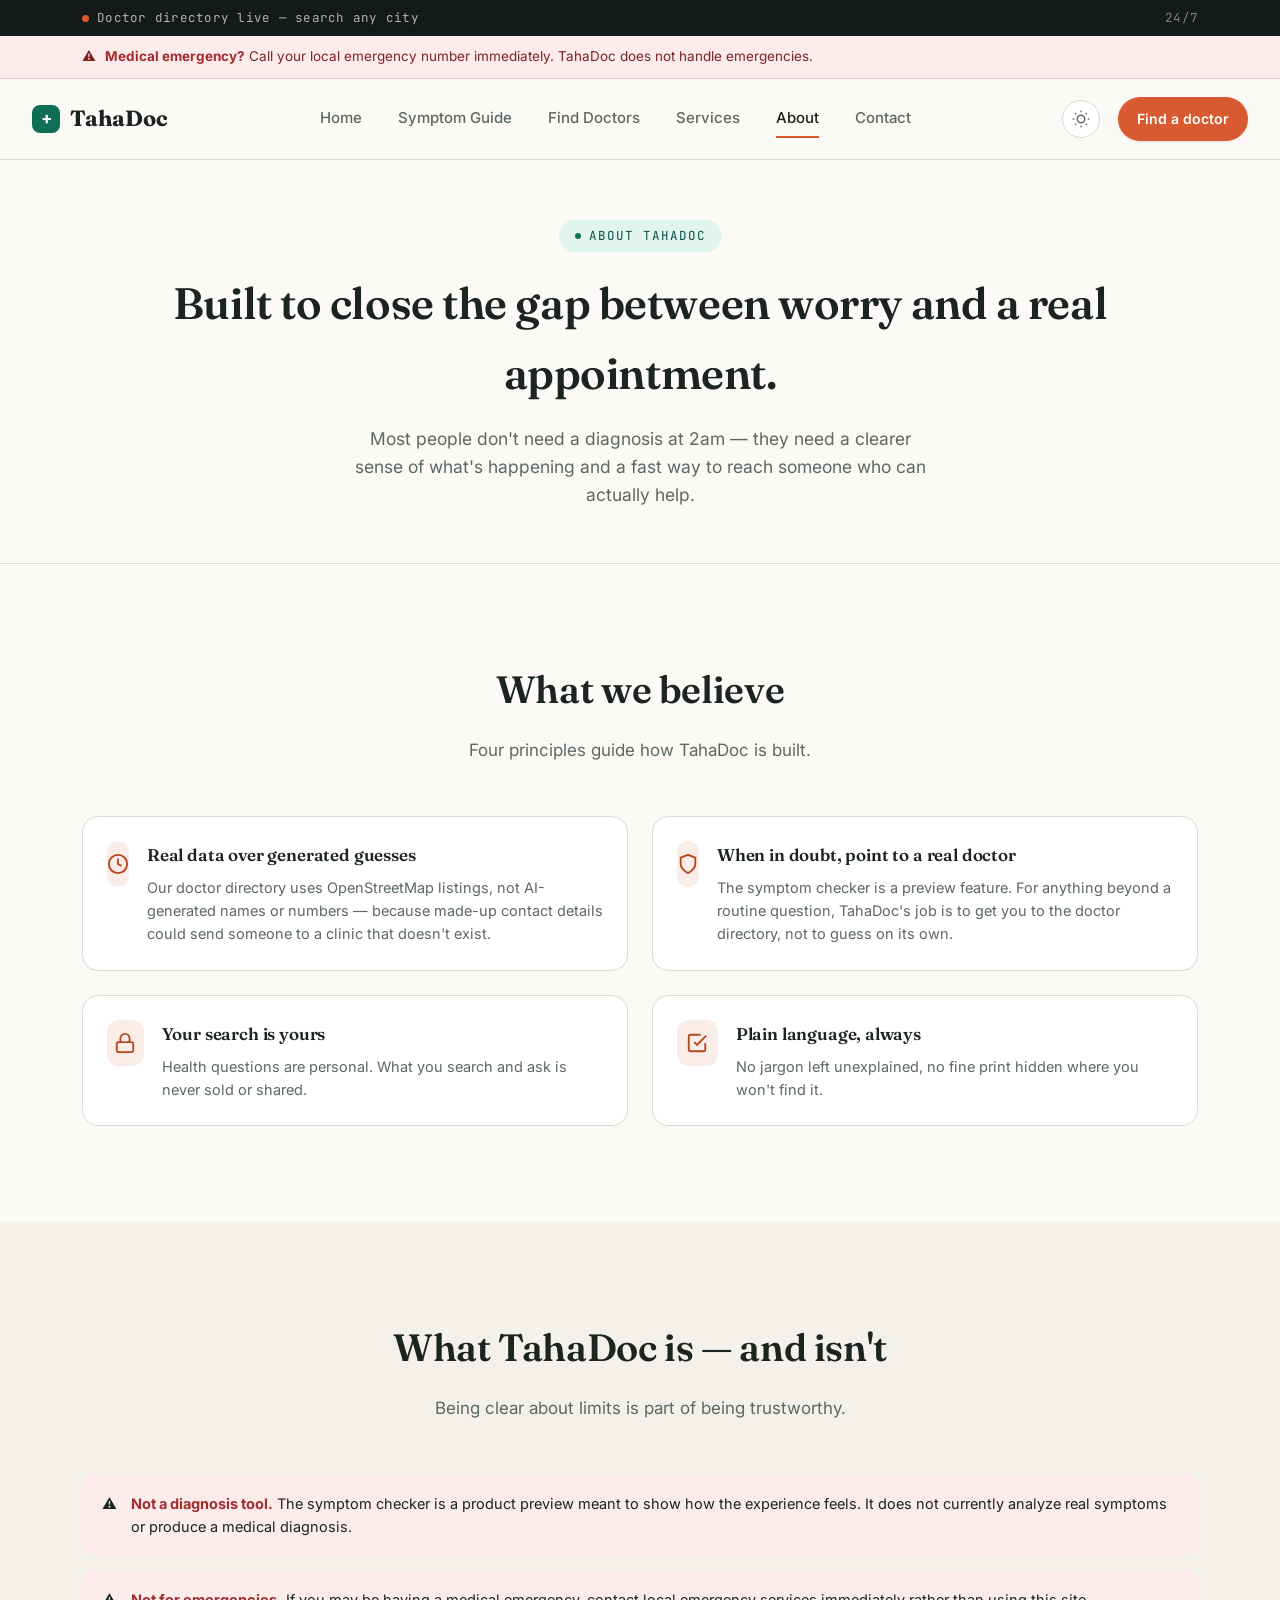
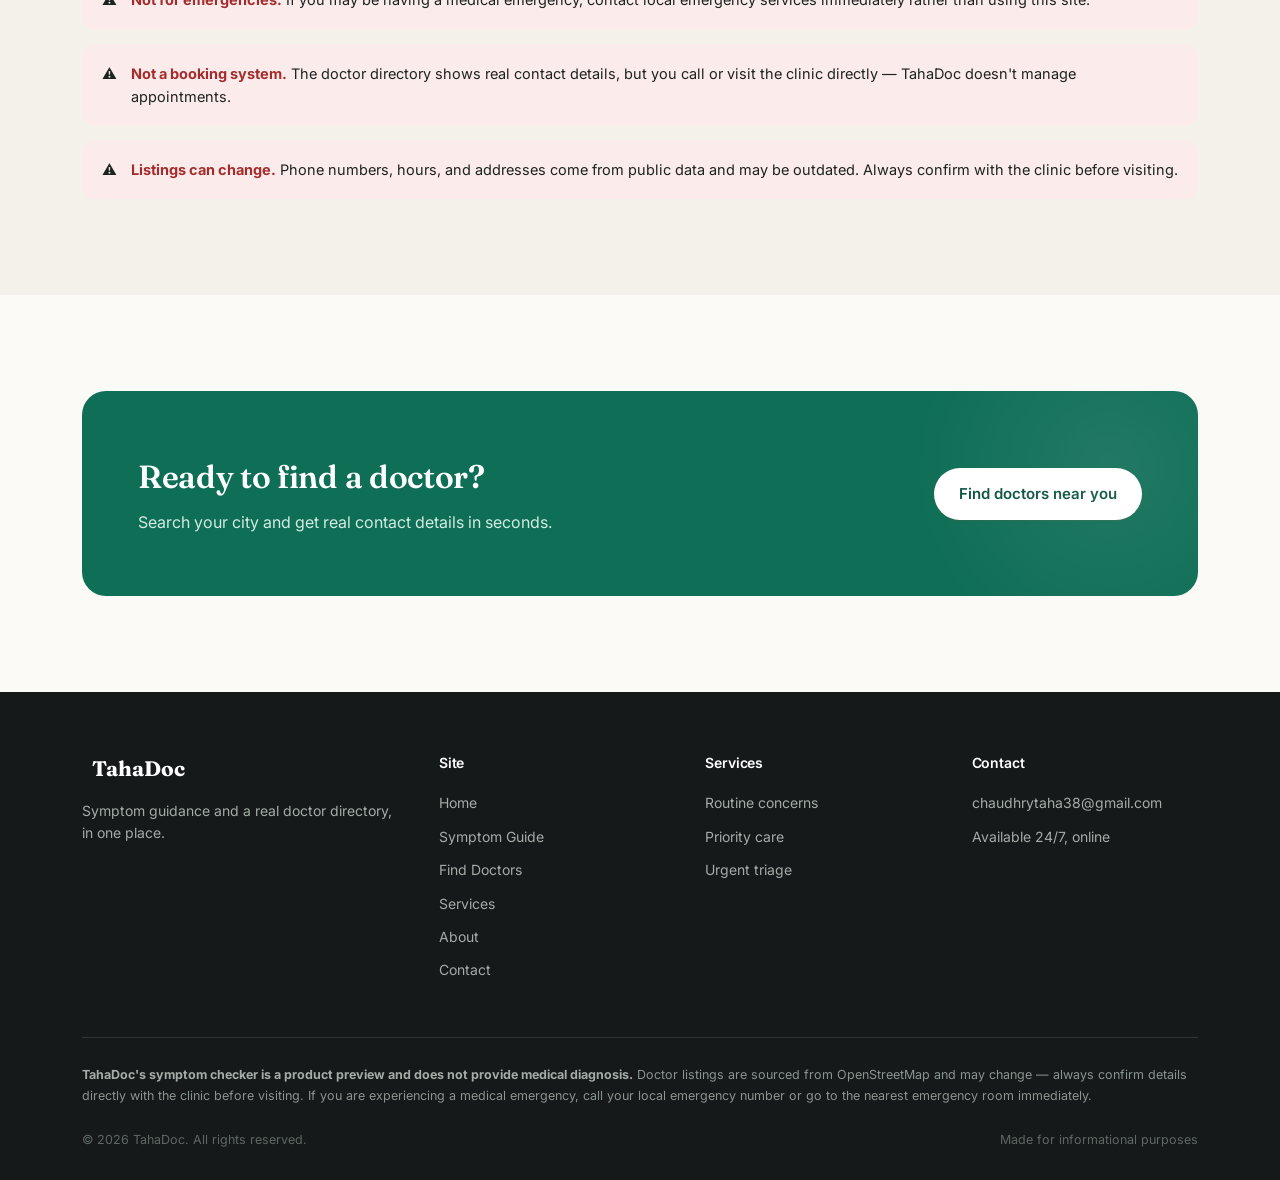
==== commit 22296501: "Add files via upload" ====
--- a/about.html
+++ b/about.html
@@ -181,7 +181,7 @@
       <div>
         <h4>Contact</h4>
         <ul>
-          <li>hello@tahadoc.com</li>
+          <li>chaudhrytaha38@gmail.com</li>
           <li>Available 24/7, online</li>
         </ul>
       </div>
